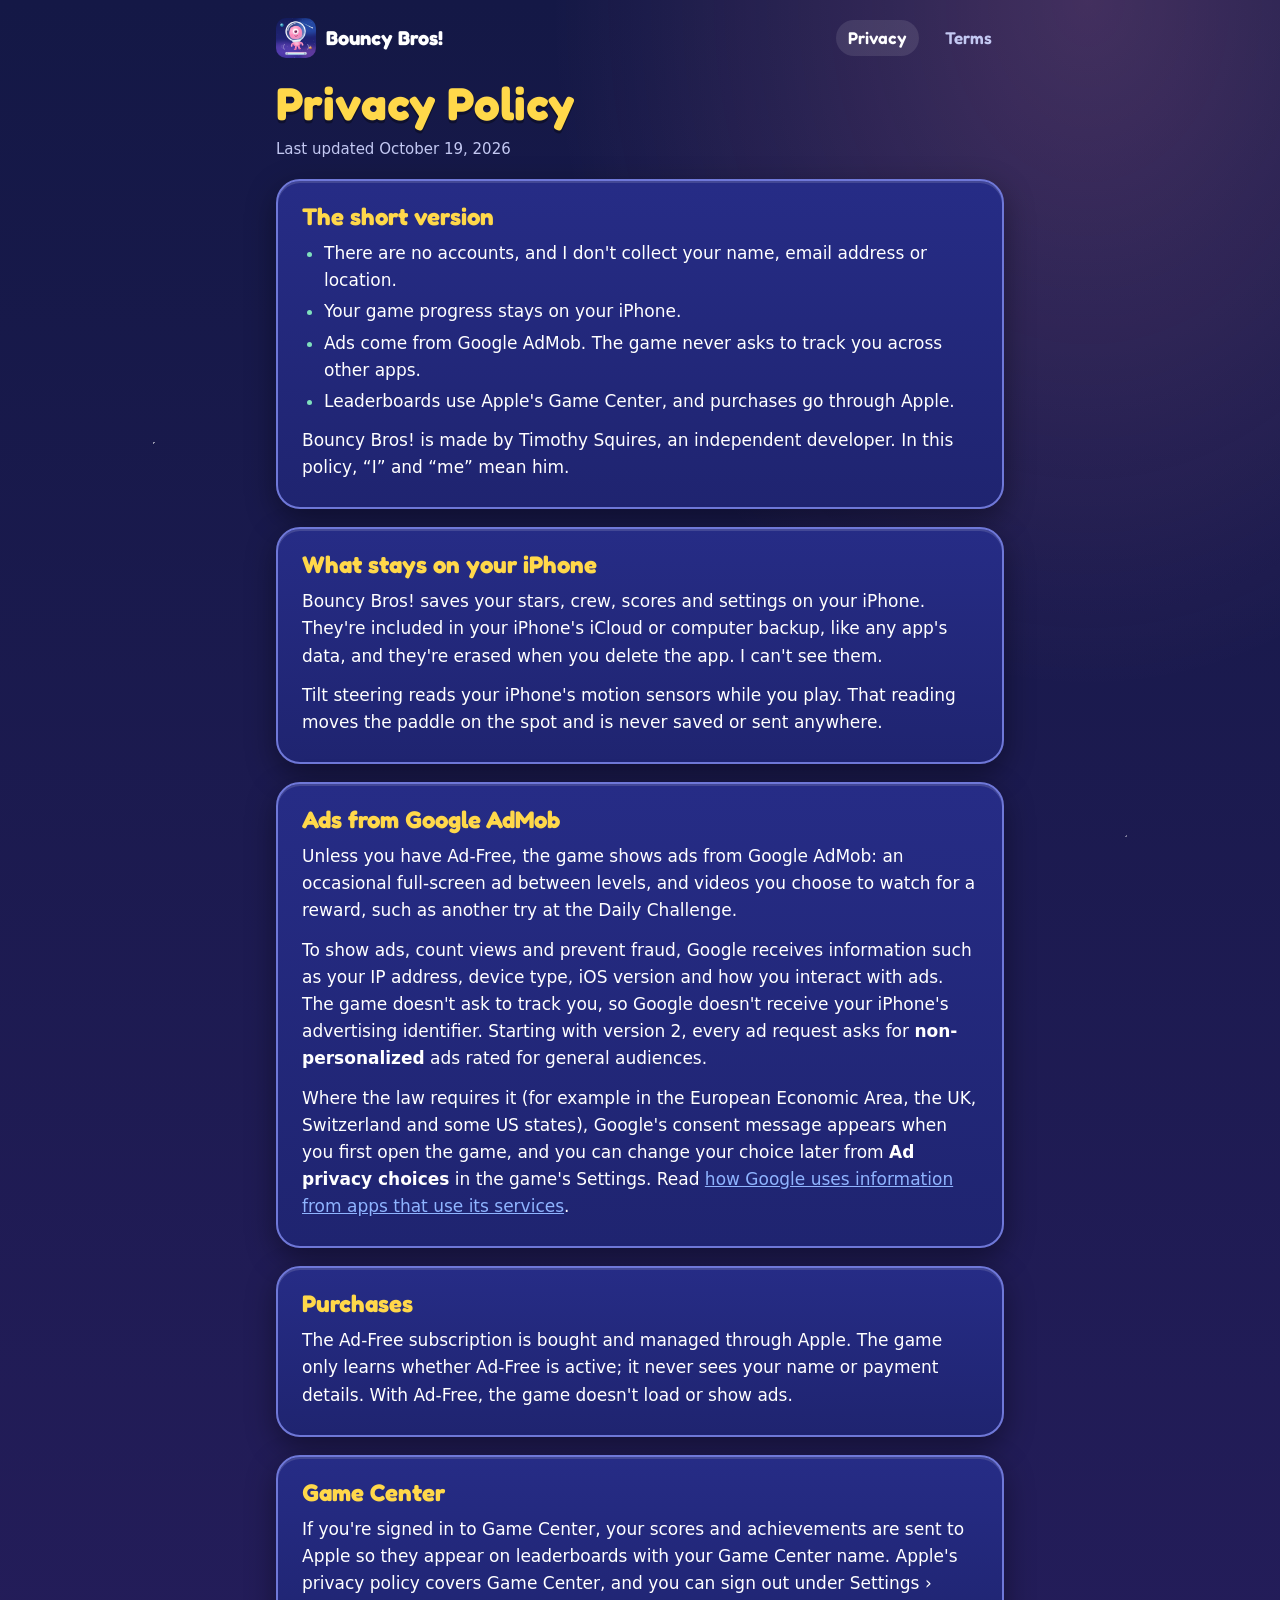
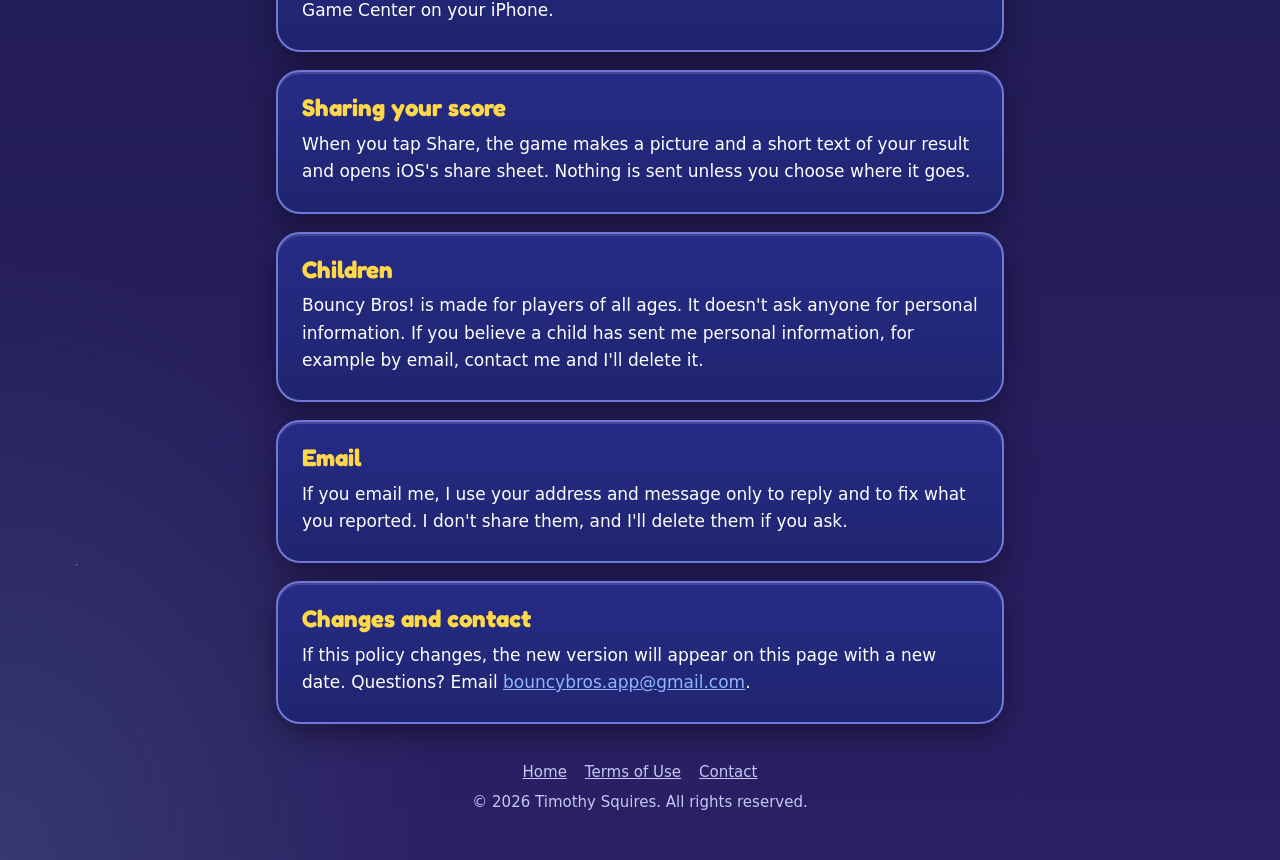
==== privacy.html @ b60a8781 "Add files via upload" ====
<!doctype html>
<html lang="en">
<head>
<meta charset="utf-8">
<meta name="viewport" content="width=device-width, initial-scale=1">
<title>Bouncy Bros! Privacy Policy</title>
<meta name="description" content="What Bouncy Bros! stores, what it shares, and your choices.">
<link rel="icon" href="img/favicon.png">
<link rel="apple-touch-icon" href="img/apple-touch-icon.png">
<link rel="stylesheet" href="style.css">
</head>
<body>
<div class="wrap">
  <nav class="top">
    <a class="brand" href="./"><img src="img/icon.png" alt=""><span>Bouncy Bros!</span></a>
    <a class="link" href="privacy.html" aria-current="page">Privacy</a>
    <a class="link" href="terms.html">Terms</a>
  </nav>

  <h1>Privacy Policy</h1>
  <p class="updated">Last updated October 19, 2026</p>

  <section class="panel">
    <h2>The short version</h2>
    <ul>
      <li>There are no accounts, and I don't collect your name, email address or location.</li>
      <li>Your game progress stays on your iPhone.</li>
      <li>Ads come from Google AdMob. The game never asks to track you across other apps.</li>
      <li>Leaderboards use Apple's Game Center, and purchases go through Apple.</li>
    </ul>
    <p>Bouncy Bros! is made by Timothy Squires, an independent developer. In this policy, “I” and “me” mean him.</p>
  </section>

  <section class="panel">
    <h2>What stays on your iPhone</h2>
    <p>Bouncy Bros! saves your stars, crew, scores and settings on your iPhone. They're included in your iPhone's iCloud or computer backup, like any app's data, and they're erased when you delete the app. I can't see them.</p>
    <p>Tilt steering reads your iPhone's motion sensors while you play. That reading moves the paddle on the spot and is never saved or sent anywhere.</p>
  </section>

  <section class="panel">
    <h2>Ads from Google AdMob</h2>
    <p>Unless you have Ad-Free, the game shows ads from Google AdMob: an occasional full-screen ad between levels, and videos you choose to watch for a reward, such as another try at the Daily Challenge.</p>
    <p>To show ads, count views and prevent fraud, Google receives information such as your IP address, device type, iOS version and how you interact with ads. The game doesn't ask to track you, so Google doesn't receive your iPhone's advertising identifier. Starting with version 2, every ad request asks for <strong>non-personalized</strong> ads rated for general audiences.</p>
    <p>Where the law requires it (for example in the European Economic Area, the UK, Switzerland and some US states), Google's consent message appears when you first open the game, and you can change your choice later from <strong>Ad privacy choices</strong> in the game's Settings. Read <a href="https://policies.google.com/technologies/partner-sites">how Google uses information from apps that use its services</a>.</p>
  </section>

  <section class="panel">
    <h2>Purchases</h2>
    <p>The Ad-Free subscription is bought and managed through Apple. The game only learns whether Ad-Free is active; it never sees your name or payment details. With Ad-Free, the game doesn't load or show ads.</p>
  </section>

  <section class="panel">
    <h2>Game Center</h2>
    <p>If you're signed in to Game Center, your scores and achievements are sent to Apple so they appear on leaderboards with your Game Center name. Apple's privacy policy covers Game Center, and you can sign out under Settings › Game Center on your iPhone.</p>
  </section>

  <section class="panel">
    <h2>Sharing your score</h2>
    <p>When you tap Share, the game makes a picture and a short text of your result and opens iOS's share sheet. Nothing is sent unless you choose where it goes.</p>
  </section>

  <section class="panel">
    <h2>Children</h2>
    <p>Bouncy Bros! is made for players of all ages. It doesn't ask anyone for personal information. If you believe a child has sent me personal information, for example by email, contact me and I'll delete it.</p>
  </section>

  <section class="panel">
    <h2>Email</h2>
    <p>If you email me, I use your address and message only to reply and to fix what you reported. I don't share them, and I'll delete them if you ask.</p>
  </section>

  <section class="panel">
    <h2>Changes and contact</h2>
    <p>If this policy changes, the new version will appear on this page with a new date. Questions? Email <a href="mailto:bouncybros.app@gmail.com?subject=Bouncy%20Bros!%20privacy">bouncybros.app@gmail.com</a>.</p>
  </section>

  <footer class="site">
    <div class="links"><a href="./">Home</a><a href="terms.html">Terms of Use</a><a href="./#contact">Contact</a></div>
    <p>© 2026 Timothy Squires. All rights reserved.</p>
  </footer>
</div>
</body>
</html>
---- style.css ----
/* Bouncy Bros pages: the game's space colors, panels and Fredoka type
   (the game's own font files, so nothing loads from other sites). */
@font-face { font-family: "Fredoka"; src: url("fonts/Fredoka-SemiBold.ttf") format("truetype"); font-weight: 600; font-display: swap; }
@font-face { font-family: "Fredoka"; src: url("fonts/Fredoka-Bold.ttf") format("truetype"); font-weight: 700; font-display: swap; }

:root {
  --sky-top: #141846;
  --sky-bottom: #2b1f63;
  --panel: #1f2470;
  --panel-edge: #6f78d8;
  --ink: #ffffff;
  --dim: #c3c8f2;
  --yellow: #ffd84a;
  --pink: #ff8fc0;
  --pink-dark: #e2639f;
  --mint: #7fe0bd;
  --blue: #8fb4ff;
}

* { box-sizing: border-box; }

html { background: var(--sky-bottom); }

body {
  margin: 0;
  min-height: 100vh;
  color: var(--ink);
  font-family: -apple-system, BlinkMacSystemFont, "Segoe UI", Roboto, system-ui, sans-serif;
  font-size: 17px;
  line-height: 1.6;
  background:
    radial-gradient(2px 2px at 12% 18%, #fff8 50%, transparent 51%),
    radial-gradient(1.5px 1.5px at 72% 9%, #fff9 50%, transparent 51%),
    radial-gradient(2px 2px at 88% 34%, #fff6 50%, transparent 51%),
    radial-gradient(1.5px 1.5px at 30% 62%, #fff7 50%, transparent 51%),
    radial-gradient(2px 2px at 56% 80%, #fff5 50%, transparent 51%),
    radial-gradient(1.5px 1.5px at 6% 88%, #fff7 50%, transparent 51%),
    radial-gradient(60% 40% at 85% 0%, #ff8fc033, transparent 70%),
    radial-gradient(50% 35% at 0% 100%, #7fe0bd22, transparent 70%),
    linear-gradient(180deg, var(--sky-top), var(--sky-bottom));
}

.wrap { max-width: 760px; margin: 0 auto; padding: 0 16px; overflow-wrap: anywhere; }

/* Top bar */
nav.top {
  display: flex; align-items: center; gap: 14px; flex-wrap: wrap;
  padding: 18px 0;
}
nav.top .brand {
  display: flex; align-items: center; gap: 10px; margin-right: auto;
  color: var(--ink); text-decoration: none; font-weight: 700; font-size: 20px;
}
nav.top .brand img { width: 40px; height: 40px; border-radius: 10px; }
nav.top a.link {
  color: var(--dim); text-decoration: none; font-weight: 600;
  padding: 4px 12px; border-radius: 999px;
}
nav.top a.link:hover, nav.top a.link[aria-current="page"] { color: var(--ink); background: #ffffff1a; }

/* Headings */
h1, h2, h3, nav.top, summary, .pill, .lede { font-family: "Fredoka", "Arial Rounded MT Bold", system-ui, sans-serif; }
h1, h2, h3 { line-height: 1.2; margin: 0; }
h1 {
  font-size: clamp(32px, 7vw, 46px); font-weight: 700; color: var(--yellow);
  text-shadow: 0 3px 0 #0005;
}
h2 { font-size: 24px; font-weight: 700; color: var(--yellow); margin: 0 0 8px; }
h3 { font-size: 18px; font-weight: 600; color: var(--mint); margin: 18px 0 4px; }
p { margin: 0 0 12px; }
.lede { color: var(--dim); font-size: 19px; margin-top: 8px; }
.updated { color: var(--dim); font-size: 15px; margin-top: 6px; }

a { color: var(--blue); }
strong { color: var(--ink); }

/* The in-game panel look */
.panel {
  background: linear-gradient(180deg, #262c86, var(--panel));
  border: 2px solid var(--panel-edge);
  border-radius: 24px;
  padding: 22px 24px 14px;
  margin: 18px 0;
  box-shadow: 0 10px 30px #0006, inset 0 2px 0 #ffffff22;
}
.panel ul { margin: 0 0 12px; padding-left: 22px; }
.panel li { margin: 4px 0; }
.panel li::marker { color: var(--mint); }

/* Hero */
.hero { text-align: center; padding: 26px 0 8px; }
.hero .icon { width: 120px; height: 120px; border-radius: 28px; box-shadow: 0 10px 30px #0008; }
.hero h1 { margin-top: 16px; }
.crew { display: block; width: 100%; max-width: 640px; margin: 18px auto 0; }

/* Pill buttons, like the game's */
.pill {
  display: inline-block; text-decoration: none; text-align: center;
  font-weight: 700; font-size: 19px; color: #fff;
  padding: 12px 28px; border-radius: 999px;
  background: linear-gradient(180deg, #ffa9cf, var(--pink));
  box-shadow: 0 4px 0 var(--pink-dark), inset 0 2px 0 #ffffff66;
  text-shadow: 0 2px 0 #0003;
}
.pill.mint { background: linear-gradient(180deg, #a3f0d3, var(--mint)); box-shadow: 0 4px 0 #4fb894, inset 0 2px 0 #ffffff66; }
.pill:active { transform: translateY(2px); box-shadow: none; }
.buttons { display: flex; gap: 14px; justify-content: center; flex-wrap: wrap; margin: 18px 0 6px; }

/* Feature grid */
.grid { display: grid; grid-template-columns: repeat(auto-fit, minmax(200px, 1fr)); gap: 14px; margin: 18px 0; }
.grid .panel { margin: 0; padding: 18px 18px 10px; }
.grid h3 { margin-top: 0; }

/* Questions */
details {
  border-top: 1px solid #ffffff22; padding: 10px 0;
}
details:first-of-type { border-top: 0; }
summary { cursor: pointer; font-weight: 600; color: var(--ink); list-style: none; }
summary::-webkit-details-marker { display: none; }
summary::before { content: "＋"; color: var(--mint); font-weight: 700; margin-right: 8px; }
details[open] summary::before { content: "－"; }
details p { color: var(--dim); margin: 8px 0 4px 26px; }

kbd {
  font-family: inherit; font-weight: 600; font-size: 15px;
  background: #ffffff1f; border: 1px solid #ffffff33; border-radius: 6px; padding: 0 6px;
}

/* Footer */
footer.site {
  text-align: center; color: var(--dim); font-size: 15px;
  padding: 18px 0 34px;
}
footer.site .links { display: flex; gap: 18px; justify-content: center; flex-wrap: wrap; margin-bottom: 6px; }
footer.site a { color: var(--dim); }

@media (max-width: 480px) {
  body { font-size: 16px; }
  .panel { padding: 18px 16px 10px; border-radius: 20px; }
  nav.top .brand span { display: none; }
}

/* Crew cards on the home page */
.crew-grid { display: grid; grid-template-columns: repeat(3, 1fr); gap: 14px; margin: 18px 0; }
@media (max-width: 560px) { .crew-grid { grid-template-columns: repeat(2, 1fr); } }
.bro {
  text-align: center; padding: 16px 12px 12px; margin: 0;
}
.bro img { width: 88px; height: auto; display: block; margin: 0 auto 6px; }
.bro h3 { margin: 0; font-size: 20px; }
.bro .bounce { color: var(--dim); font-size: 15px; margin: 2px 0 0; }
.bro .move { font-size: 15px; margin: 6px 0 4px; }
.bro .move b { color: var(--yellow); font-family: "Fredoka", system-ui, sans-serif; font-weight: 600; }
.chip {
  display: inline-block; font-family: "Fredoka", system-ui, sans-serif; font-weight: 600; font-size: 14px;
  color: #1b1f5c; background: var(--mint); border-radius: 999px; padding: 2px 12px; margin-bottom: 8px;
}
.section-title { text-align: center; margin: 34px 0 4px; }
.center { text-align: center; }
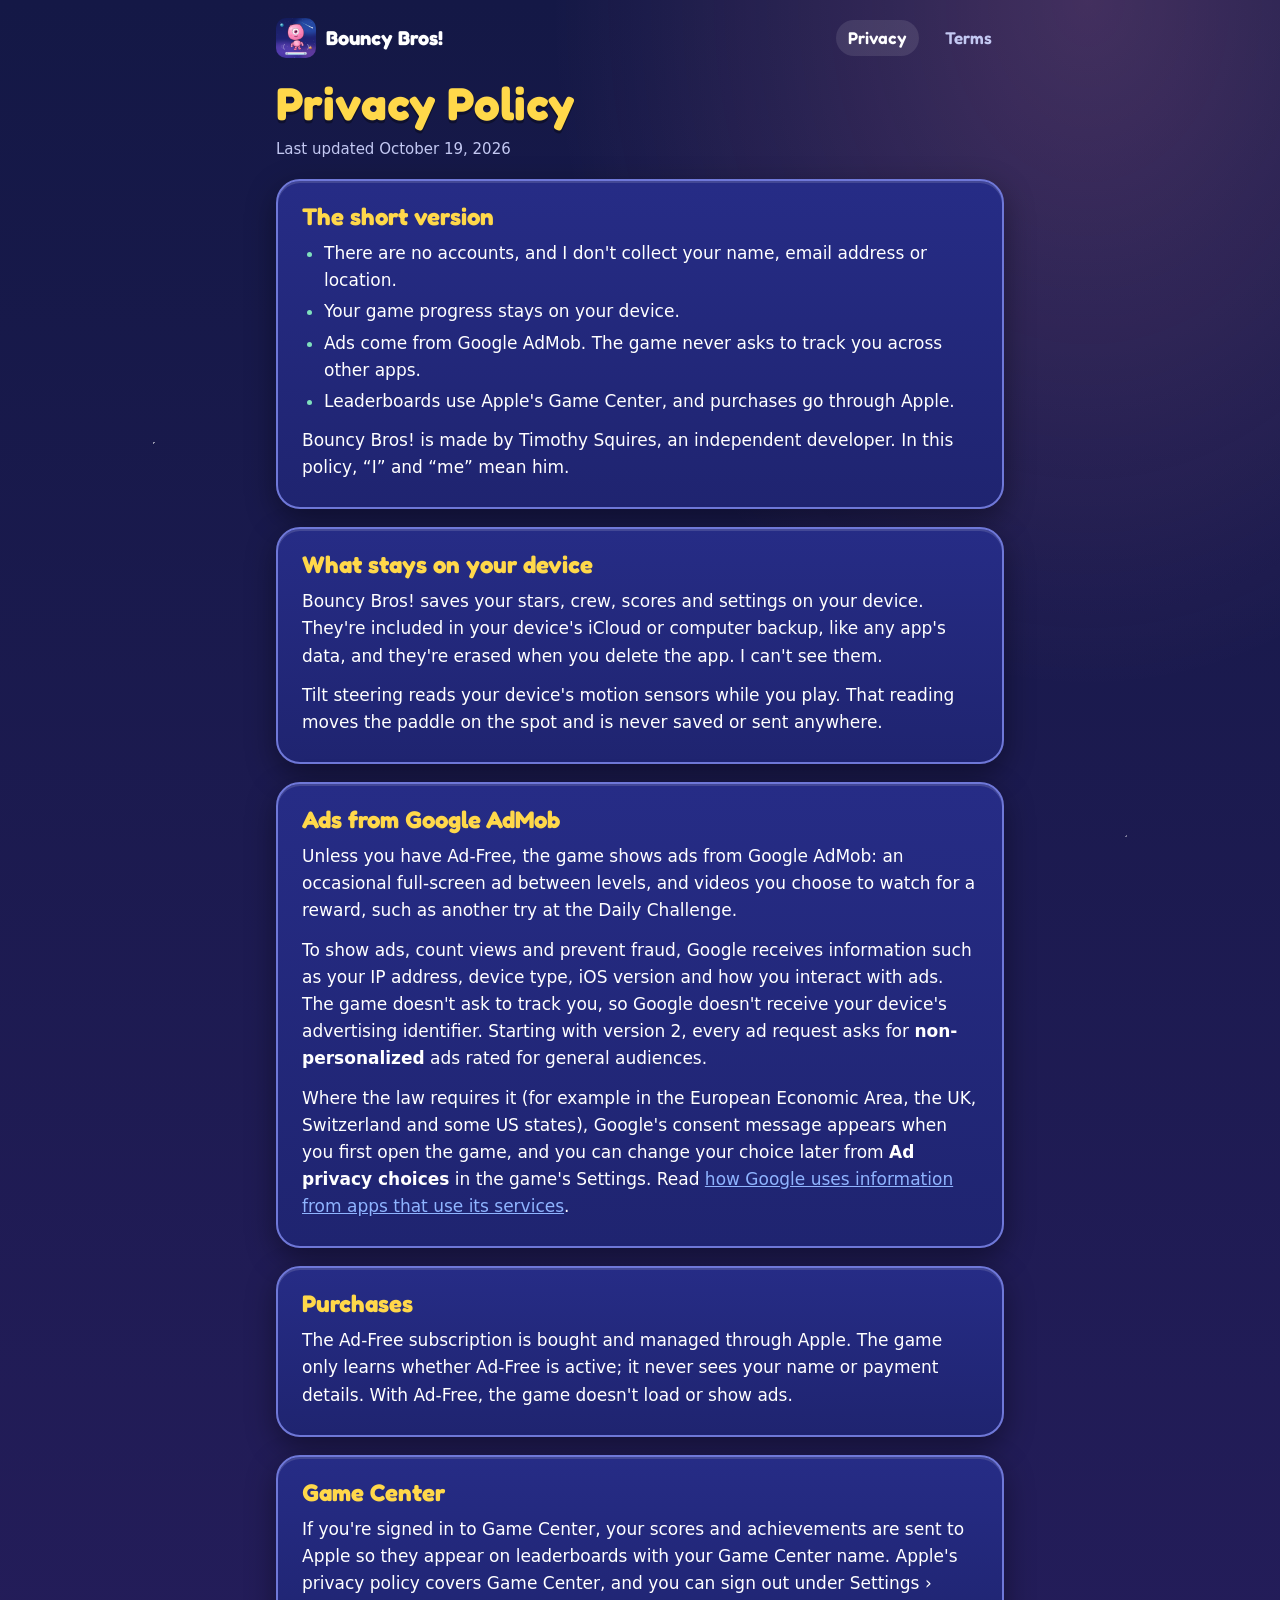
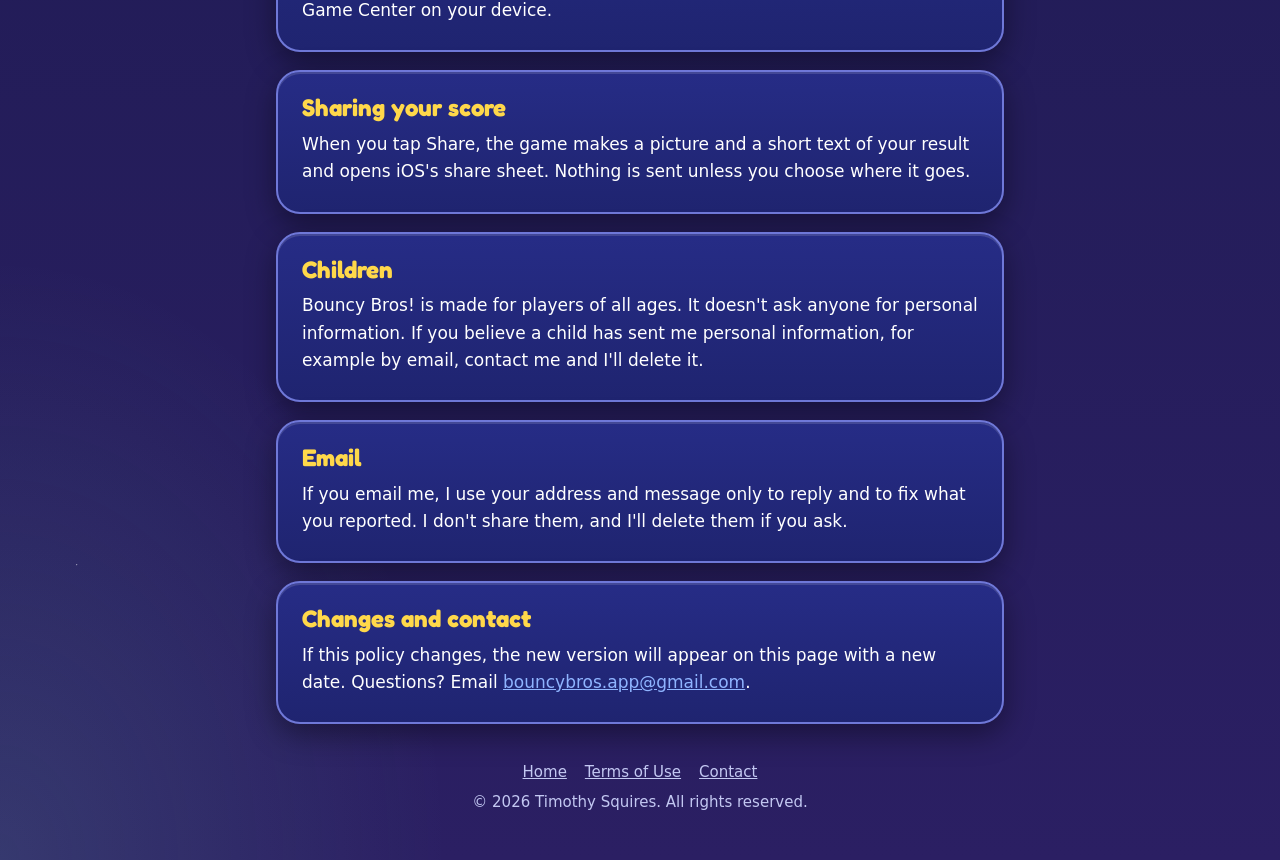
==== commit b2cbf8f9: "Add files via upload" ====
--- a/privacy.html
+++ b/privacy.html
@@ -24,7 +24,7 @@
     <h2>The short version</h2>
     <ul>
       <li>There are no accounts, and I don't collect your name, email address or location.</li>
-      <li>Your game progress stays on your iPhone.</li>
+      <li>Your game progress stays on your device.</li>
       <li>Ads come from Google AdMob. The game never asks to track you across other apps.</li>
       <li>Leaderboards use Apple's Game Center, and purchases go through Apple.</li>
     </ul>
@@ -32,15 +32,15 @@
   </section>
 
   <section class="panel">
-    <h2>What stays on your iPhone</h2>
-    <p>Bouncy Bros! saves your stars, crew, scores and settings on your iPhone. They're included in your iPhone's iCloud or computer backup, like any app's data, and they're erased when you delete the app. I can't see them.</p>
-    <p>Tilt steering reads your iPhone's motion sensors while you play. That reading moves the paddle on the spot and is never saved or sent anywhere.</p>
+    <h2>What stays on your device</h2>
+    <p>Bouncy Bros! saves your stars, crew, scores and settings on your device. They're included in your device's iCloud or computer backup, like any app's data, and they're erased when you delete the app. I can't see them.</p>
+    <p>Tilt steering reads your device's motion sensors while you play. That reading moves the paddle on the spot and is never saved or sent anywhere.</p>
   </section>
 
   <section class="panel">
     <h2>Ads from Google AdMob</h2>
     <p>Unless you have Ad-Free, the game shows ads from Google AdMob: an occasional full-screen ad between levels, and videos you choose to watch for a reward, such as another try at the Daily Challenge.</p>
-    <p>To show ads, count views and prevent fraud, Google receives information such as your IP address, device type, iOS version and how you interact with ads. The game doesn't ask to track you, so Google doesn't receive your iPhone's advertising identifier. Starting with version 2, every ad request asks for <strong>non-personalized</strong> ads rated for general audiences.</p>
+    <p>To show ads, count views and prevent fraud, Google receives information such as your IP address, device type, iOS version and how you interact with ads. The game doesn't ask to track you, so Google doesn't receive your device's advertising identifier. Starting with version 2, every ad request asks for <strong>non-personalized</strong> ads rated for general audiences.</p>
     <p>Where the law requires it (for example in the European Economic Area, the UK, Switzerland and some US states), Google's consent message appears when you first open the game, and you can change your choice later from <strong>Ad privacy choices</strong> in the game's Settings. Read <a href="https://policies.google.com/technologies/partner-sites">how Google uses information from apps that use its services</a>.</p>
   </section>
 
@@ -51,7 +51,7 @@
 
   <section class="panel">
     <h2>Game Center</h2>
-    <p>If you're signed in to Game Center, your scores and achievements are sent to Apple so they appear on leaderboards with your Game Center name. Apple's privacy policy covers Game Center, and you can sign out under Settings › Game Center on your iPhone.</p>
+    <p>If you're signed in to Game Center, your scores and achievements are sent to Apple so they appear on leaderboards with your Game Center name. Apple's privacy policy covers Game Center, and you can sign out under Settings › Game Center on your device.</p>
   </section>
 
   <section class="panel">
